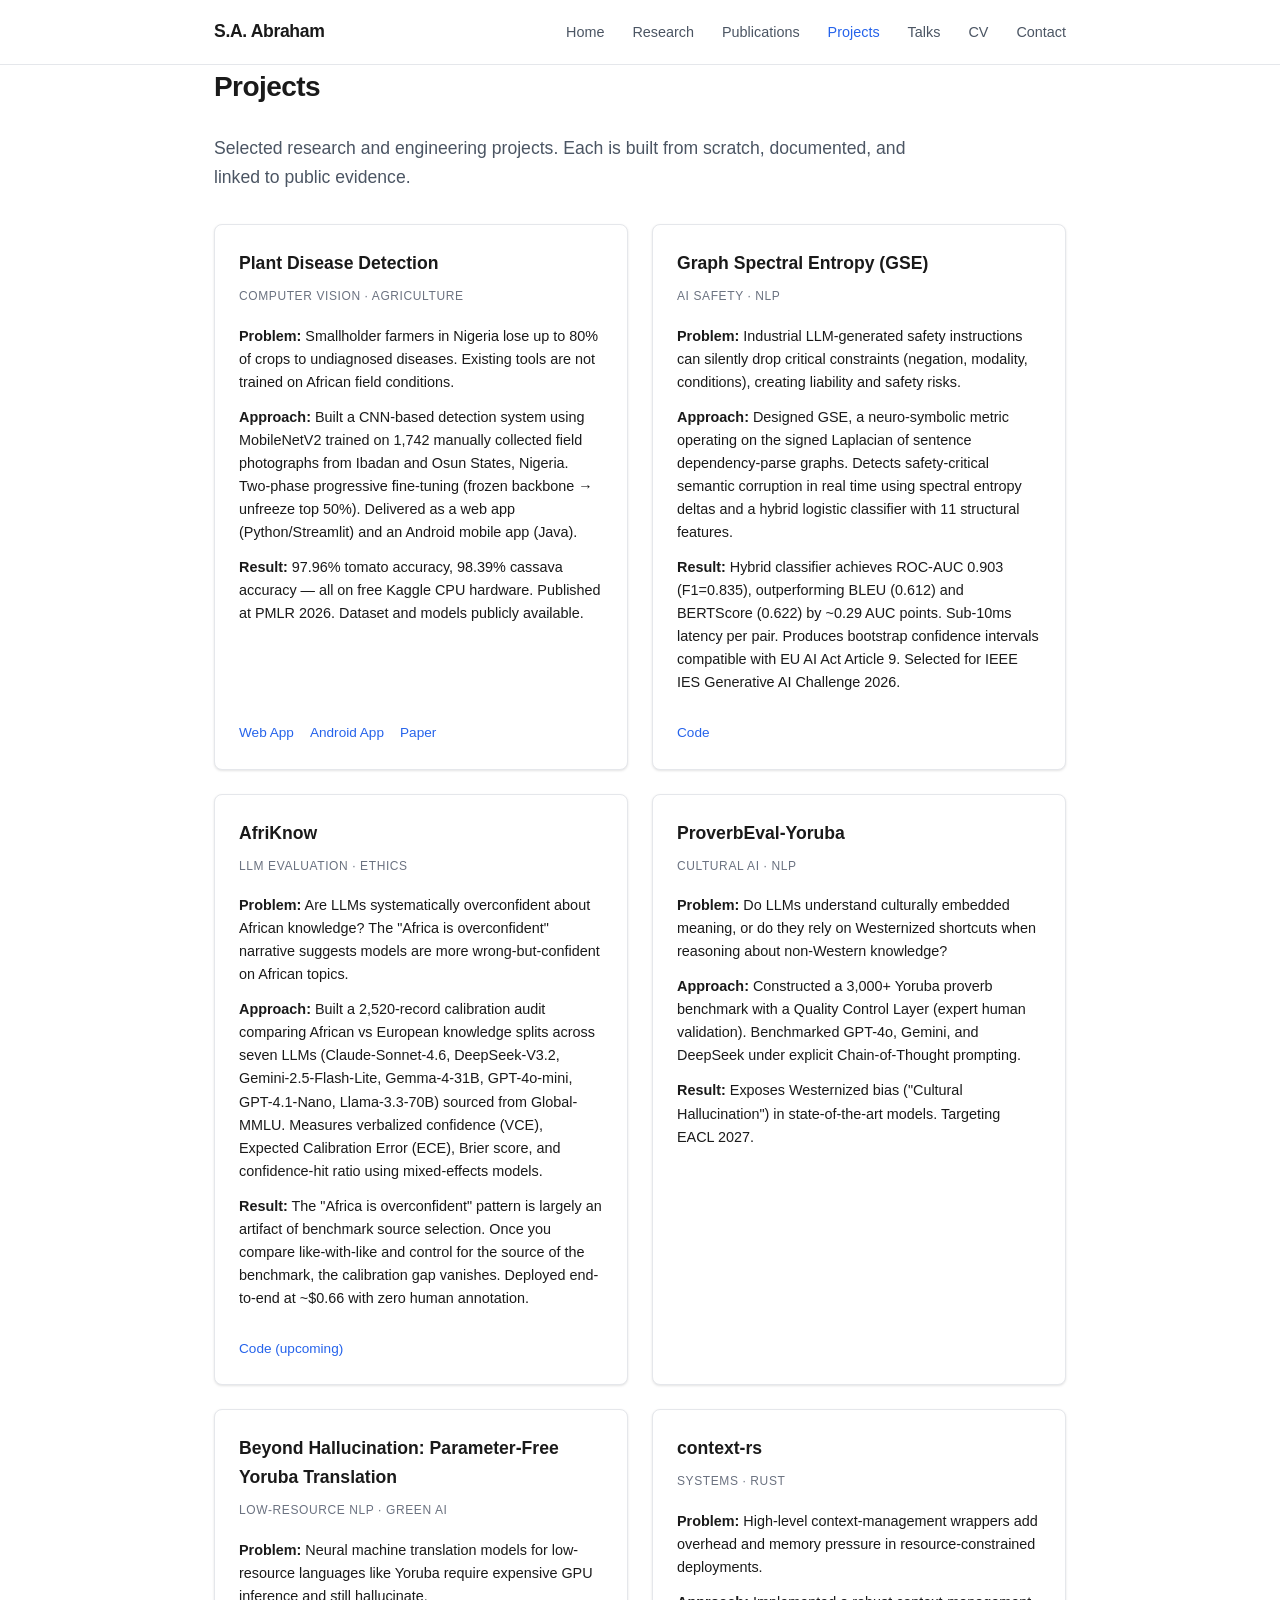
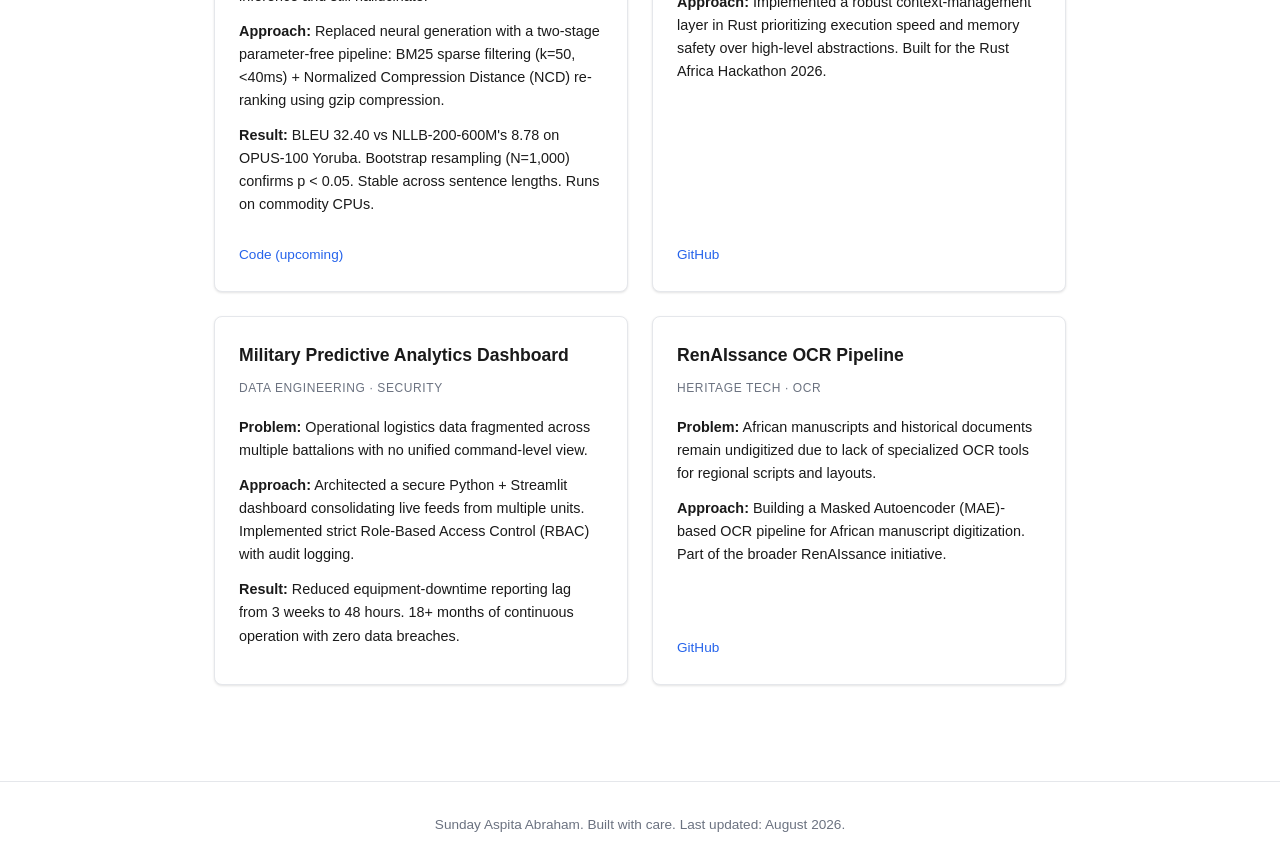
==== projects.html @ d10ee259 "Initial commit: research portfolio website" ====
<!DOCTYPE html>
<html lang="en">
<head>
    <meta charset="UTF-8">
    <meta name="viewport" content="width=device-width, initial-scale=1.0">
    <title>Projects — Sunday Aspita Abraham</title>
    <meta name="description" content="Selected research and engineering projects by Sunday Aspita Abraham.">
    <link rel="stylesheet" href="css/style.css">
    <link rel="canonical" href="https://saaga23.github.io/projects.html">
</head>
<body>
    <nav class="navbar">
        <div class="nav-container">
            <a href="index.html" class="nav-logo">S.A. Abraham</a>
            <button class="nav-toggle" aria-label="Toggle navigation">
                <span></span>
                <span></span>
                <span></span>
            </button>
            <ul class="nav-menu">
                <li><a href="index.html" class="nav-link">Home</a></li>
                <li><a href="research.html" class="nav-link">Research</a></li>
                <li><a href="publications.html" class="nav-link">Publications</a></li>
                <li><a href="projects.html" class="nav-link active">Projects</a></li>
                <li><a href="talks.html" class="nav-link">Talks</a></li>
                <li><a href="cv.html" class="nav-link">CV</a></li>
                <li><a href="contact.html" class="nav-link">Contact</a></li>
            </ul>
        </div>
    </nav>

    <main>
        <section class="section">
            <div class="container">
                <h1>Projects</h1>
                <p class="section-lead">Selected research and engineering projects. Each is built from scratch, documented, and linked to public evidence.</p>

                <div class="project-grid">
                    <article class="project-card">
                        <div class="project-header">
                            <h3>Plant Disease Detection</h3>
                            <span class="project-tag">Computer Vision · Agriculture</span>
                        </div>
                        <p class="project-problem"><strong>Problem:</strong> Smallholder farmers in Nigeria lose up to 80% of crops to undiagnosed diseases. Existing tools are not trained on African field conditions.</p>
                        <p class="project-approach"><strong>Approach:</strong> Built a CNN-based detection system using MobileNetV2 trained on 1,742 manually collected field photographs from Ibadan and Osun States, Nigeria. Two-phase progressive fine-tuning (frozen backbone → unfreeze top 50%). Delivered as a web app (Python/Streamlit) and an Android mobile app (Java).</p>
                        <p class="project-result"><strong>Result:</strong> 97.96% tomato accuracy, 98.39% cassava accuracy — all on free Kaggle CPU hardware. Published at PMLR 2026. Dataset and models publicly available.</p>
                        <div class="project-links">
                            <a href="https://github.com/saaga23/plant_disease_detection_web_app" target="_blank" rel="noopener">Web App</a>
                            <a href="https://github.com/saaga23/AI-plant-disease-detection-mobile-app-using-CNN-deep-learning-and-java-android-studio" target="_blank" rel="noopener">Android App</a>
                            <a href="http://proceedings.mlr.press/v319/abraham26a.html" target="_blank" rel="noopener">Paper</a>
                        </div>
                    </article>

                    <article class="project-card">
                        <div class="project-header">
                            <h3>Graph Spectral Entropy (GSE)</h3>
                            <span class="project-tag">AI Safety · NLP</span>
                        </div>
                        <p class="project-problem"><strong>Problem:</strong> Industrial LLM-generated safety instructions can silently drop critical constraints (negation, modality, conditions), creating liability and safety risks.</p>
                        <p class="project-approach"><strong>Approach:</strong> Designed GSE, a neuro-symbolic metric operating on the signed Laplacian of sentence dependency-parse graphs. Detects safety-critical semantic corruption in real time using spectral entropy deltas and a hybrid logistic classifier with 11 structural features.</p>
                        <p class="project-result"><strong>Result:</strong> Hybrid classifier achieves ROC-AUC 0.903 (F1=0.835), outperforming BLEU (0.612) and BERTScore (0.622) by ~0.29 AUC points. Sub-10ms latency per pair. Produces bootstrap confidence intervals compatible with EU AI Act Article 9. Selected for IEEE IES Generative AI Challenge 2026.</p>
                        <div class="project-links">
                            <a href="https://github.com/saaga23/mech-interp-safety-demo" target="_blank" rel="noopener">Code</a>
                        </div>
                    </article>

                    <article class="project-card">
                        <div class="project-header">
                            <h3>AfriKnow</h3>
                            <span class="project-tag">LLM Evaluation · Ethics</span>
                        </div>
                        <p class="project-problem"><strong>Problem:</strong> Are LLMs systematically overconfident about African knowledge? The "Africa is overconfident" narrative suggests models are more wrong-but-confident on African topics.</p>
                        <p class="project-approach"><strong>Approach:</strong> Built a 2,520-record calibration audit comparing African vs European knowledge splits across seven LLMs (Claude-Sonnet-4.6, DeepSeek-V3.2, Gemini-2.5-Flash-Lite, Gemma-4-31B, GPT-4o-mini, GPT-4.1-Nano, Llama-3.3-70B) sourced from Global-MMLU. Measures verbalized confidence (VCE), Expected Calibration Error (ECE), Brier score, and confidence-hit ratio using mixed-effects models.</p>
                        <p class="project-result"><strong>Result:</strong> The "Africa is overconfident" pattern is largely an artifact of benchmark source selection. Once you compare like-with-like and control for the source of the benchmark, the calibration gap vanishes. Deployed end-to-end at ~$0.66 with zero human annotation.</p>
                        <div class="project-links">
                            <a href="https://github.com/saaga23" target="_blank" rel="noopener">Code (upcoming)</a>
                        </div>
                    </article>

                    <article class="project-card">
                        <div class="project-header">
                            <h3>ProverbEval-Yoruba</h3>
                            <span class="project-tag">Cultural AI · NLP</span>
                        </div>
                        <p class="project-problem"><strong>Problem:</strong> Do LLMs understand culturally embedded meaning, or do they rely on Westernized shortcuts when reasoning about non-Western knowledge?</p>
                        <p class="project-approach"><strong>Approach:</strong> Constructed a 3,000+ Yoruba proverb benchmark with a Quality Control Layer (expert human validation). Benchmarked GPT-4o, Gemini, and DeepSeek under explicit Chain-of-Thought prompting.</p>
                        <p class="project-result"><strong>Result:</strong> Exposes Westernized bias ("Cultural Hallucination") in state-of-the-art models. Targeting EACL 2027.</p>
                    </article>

                    <article class="project-card">
                        <div class="project-header">
                            <h3>Beyond Hallucination: Parameter-Free Yoruba Translation</h3>
                            <span class="project-tag">Low-Resource NLP · Green AI</span>
                        </div>
                        <p class="project-problem"><strong>Problem:</strong> Neural machine translation models for low-resource languages like Yoruba require expensive GPU inference and still hallucinate.</p>
                        <p class="project-approach"><strong>Approach:</strong> Replaced neural generation with a two-stage parameter-free pipeline: BM25 sparse filtering (k=50, &lt;40ms) + Normalized Compression Distance (NCD) re-ranking using gzip compression.</p>
                        <p class="project-result"><strong>Result:</strong> BLEU 32.40 vs NLLB-200-600M's 8.78 on OPUS-100 Yoruba. Bootstrap resampling (N=1,000) confirms p &lt; 0.05. Stable across sentence lengths. Runs on commodity CPUs.</p>
                        <div class="project-links">
                            <a href="https://github.com/saaga23" target="_blank" rel="noopener">Code (upcoming)</a>
                        </div>
                    </article>

                    <article class="project-card">
                        <div class="project-header">
                            <h3>context-rs</h3>
                            <span class="project-tag">Systems · Rust</span>
                        </div>
                        <p class="project-problem"><strong>Problem:</strong> High-level context-management wrappers add overhead and memory pressure in resource-constrained deployments.</p>
                        <p class="project-approach"><strong>Approach:</strong> Implemented a robust context-management layer in Rust prioritizing execution speed and memory safety over high-level abstractions. Built for the Rust Africa Hackathon 2026.</p>
                        <div class="project-links">
                            <a href="https://github.com/saaga23/context-rs" target="_blank" rel="noopener">GitHub</a>
                        </div>
                    </article>

                    <article class="project-card">
                        <div class="project-header">
                            <h3>Military Predictive Analytics Dashboard</h3>
                            <span class="project-tag">Data Engineering · Security</span>
                        </div>
                        <p class="project-problem"><strong>Problem:</strong> Operational logistics data fragmented across multiple battalions with no unified command-level view.</p>
                        <p class="project-approach"><strong>Approach:</strong> Architected a secure Python + Streamlit dashboard consolidating live feeds from multiple units. Implemented strict Role-Based Access Control (RBAC) with audit logging.</p>
                        <p class="project-result"><strong>Result:</strong> Reduced equipment-downtime reporting lag from 3 weeks to 48 hours. 18+ months of continuous operation with zero data breaches.</p>
                    </article>

                    <article class="project-card">
                        <div class="project-header">
                            <h3>RenAIssance OCR Pipeline</h3>
                            <span class="project-tag">Heritage Tech · OCR</span>
                        </div>
                        <p class="project-problem"><strong>Problem:</strong> African manuscripts and historical documents remain undigitized due to lack of specialized OCR tools for regional scripts and layouts.</p>
                        <p class="project-approach"><strong>Approach:</strong> Building a Masked Autoencoder (MAE)-based OCR pipeline for African manuscript digitization. Part of the broader RenAIssance initiative.</p>
                        <div class="project-links">
                            <a href="https://github.com/saaga23/RenAIssance-MAE-OCR-Pipeline" target="_blank" rel="noopener">GitHub</a>
                        </div>
                    </article>
                </div>
            </div>
        </section>
    </main>

    <footer class="footer">
        <div class="container">
            <p> Sunday Aspita Abraham. Built with care. Last updated: August 2026.</p>
        </div>
    </footer>

    <script src="js/main.js"></script>
</body>
</html>
---- css/style.css ----
:root {
  --color-text: #1a1a1a;
  --color-text-secondary: #4b5563;
  --color-text-muted: #6b7280;
  --color-bg: #ffffff;
  --color-bg-alt: #f8fafc;
  --color-border: #e5e7eb;
  --color-accent: #2563eb;
  --color-accent-hover: #1d4ed8;
  --color-nav-bg: rgba(255, 255, 255, 0.95);
  --font-body: -apple-system, BlinkMacSystemFont, 'Segoe UI', Roboto, Oxygen, Ubuntu, Cantarell, sans-serif;
  --font-mono: 'SF Mono', Monaco, Inconsolata, 'Fira Code', monospace;
  --max-width: 900px;
  --radius: 8px;
  --shadow: 0 1px 3px rgba(0,0,0,0.08), 0 1px 2px rgba(0,0,0,0.04);
  --shadow-lg: 0 10px 15px -3px rgba(0,0,0,0.08), 0 4px 6px -2px rgba(0,0,0,0.04);
}

* {
  box-sizing: border-box;
  margin: 0;
  padding: 0;
}

html {
  scroll-behavior: smooth;
}

body {
  font-family: var(--font-body);
  color: var(--color-text);
  background: var(--color-bg);
  line-height: 1.65;
  -webkit-font-smoothing: antialiased;
}

a {
  color: var(--color-accent);
  text-decoration: none;
  transition: color 0.15s ease;
}

a:hover {
  color: var(--color-accent-hover);
  text-decoration: underline;
}

.container {
  max-width: var(--max-width);
  margin: 0 auto;
  padding: 0 1.5rem;
}

/* Navbar */
.navbar {
  position: fixed;
  top: 0;
  left: 0;
  right: 0;
  z-index: 100;
  background: var(--color-nav-bg);
  backdrop-filter: blur(8px);
  border-bottom: 1px solid var(--color-border);
}

.nav-container {
  max-width: var(--max-width);
  margin: 0 auto;
  padding: 0 1.5rem;
  display: flex;
  align-items: center;
  justify-content: space-between;
  height: 64px;
}

.nav-logo {
  font-weight: 700;
  font-size: 1.1rem;
  color: var(--color-text);
  letter-spacing: -0.02em;
}

.nav-logo:hover {
  text-decoration: none;
  color: var(--color-accent);
}

.nav-menu {
  display: flex;
  list-style: none;
  gap: 1.75rem;
}

.nav-link {
  font-size: 0.9rem;
  font-weight: 500;
  color: var(--color-text-secondary);
  text-decoration: none;
}

.nav-link:hover,
.nav-link.active {
  color: var(--color-accent);
  text-decoration: none;
}

.nav-toggle {
  display: none;
  flex-direction: column;
  gap: 5px;
  background: none;
  border: none;
  cursor: pointer;
  padding: 4px;
}

.nav-toggle span {
  display: block;
  width: 24px;
  height: 2px;
  background: var(--color-text);
  border-radius: 2px;
  transition: transform 0.2s ease;
}

/* Hero */
.hero {
  padding: 8rem 0 4rem;
  text-align: center;
}

.hero h1 {
  font-size: clamp(2rem, 5vw, 3rem);
  font-weight: 700;
  letter-spacing: -0.03em;
  line-height: 1.2;
  margin-bottom: 0.5rem;
}

.hero-subtitle {
  font-size: 1.25rem;
  color: var(--color-text-secondary);
  font-weight: 500;
  margin-bottom: 0.5rem;
}

.hero-tagline {
  font-size: 0.95rem;
  color: var(--color-text-muted);
  margin-bottom: 1.5rem;
}

.hero-links {
  display: flex;
  gap: 1rem;
  justify-content: center;
  flex-wrap: wrap;
}

.hero-links a {
  padding: 0.5rem 1rem;
  border: 1px solid var(--color-border);
  border-radius: var(--radius);
  font-size: 0.9rem;
  color: var(--color-text-secondary);
  background: var(--color-bg);
}

.hero-links a:hover {
  border-color: var(--color-accent);
  color: var(--color-accent);
  text-decoration: none;
}

/* Sections */
.section {
  padding: 4rem 0;
}

.section-alt {
  background: var(--color-bg-alt);
}

.section h1,
.section h2 {
  font-size: 1.75rem;
  font-weight: 700;
  letter-spacing: -0.02em;
  margin-bottom: 1.5rem;
}

.section-lead {
  font-size: 1.1rem;
  color: var(--color-text-secondary);
  margin-bottom: 2rem;
  max-width: 700px;
}

.section-cta {
  margin-top: 2rem;
}

/* Buttons */
.btn {
  display: inline-block;
  padding: 0.6rem 1.25rem;
  border-radius: var(--radius);
  font-size: 0.9rem;
  font-weight: 500;
  cursor: pointer;
  border: none;
  text-decoration: none;
}

.btn-primary {
  background: var(--color-accent);
  color: white;
}

.btn-primary:hover {
  background: var(--color-accent-hover);
  color: white;
  text-decoration: none;
}

.btn-secondary {
  background: transparent;
  color: var(--color-accent);
  border: 1px solid var(--color-border);
}

.btn-secondary:hover {
  border-color: var(--color-accent);
  text-decoration: none;
}

/* Publication Cards */
.publication-list {
  display: flex;
  flex-direction: column;
  gap: 1.5rem;
}

.publication-card {
  padding: 1.5rem;
  border: 1px solid var(--color-border);
  border-radius: var(--radius);
  background: var(--color-bg);
  box-shadow: var(--shadow);
}

.publication-card h3 {
  font-size: 1.1rem;
  font-weight: 600;
  line-height: 1.4;
  margin-bottom: 0.5rem;
}

.pub-meta {
  font-size: 0.85rem;
  color: var(--color-text-muted);
  margin-bottom: 0.5rem;
}

.pub-status {
  margin-bottom: 0.75rem;
}

.badge {
  display: inline-block;
  padding: 0.2rem 0.6rem;
  border-radius: 999px;
  font-size: 0.75rem;
  font-weight: 600;
  text-transform: uppercase;
  letter-spacing: 0.03em;
}

.badge-published {
  background: #dcfce7;
  color: #166534;
}

.badge-accepted {
  background: #dbeafe;
  color: #1e40af;
}

.badge-presented {
  background: #fef3c7;
  color: #92400e;
}

.badge-under-review {
  background: #f3e8ff;
  color: #6b21a8;
}

.badge-submitted {
  background: #e0e7ff;
  color: #3730a3;
}

.badge-wip {
  background: #f1f5f9;
  color: #475569;
}

.badge-rejected {
  background: #fee2e2;
  color: #991b1b;
}

.pub-meta-details {
  display: flex;
  gap: 1rem;
  flex-wrap: wrap;
  font-size: 0.8rem;
  color: var(--color-text-muted);
  margin-bottom: 0.75rem;
}

.pub-links {
  display: flex;
  gap: 1rem;
  flex-wrap: wrap;
}

.pub-links a {
  font-size: 0.85rem;
  font-weight: 500;
}

/* Projects */
.project-grid {
  display: grid;
  grid-template-columns: repeat(auto-fill, minmax(320px, 1fr));
  gap: 1.5rem;
}

.project-card {
  padding: 1.5rem;
  border: 1px solid var(--color-border);
  border-radius: var(--radius);
  background: var(--color-bg);
  box-shadow: var(--shadow);
  display: flex;
  flex-direction: column;
}

.project-header {
  margin-bottom: 1rem;
}

.project-header h3 {
  font-size: 1.1rem;
  font-weight: 600;
  margin-bottom: 0.25rem;
}

.project-tag {
  font-size: 0.75rem;
  color: var(--color-text-muted);
  text-transform: uppercase;
  letter-spacing: 0.05em;
  font-weight: 500;
}

.project-problem,
.project-approach,
.project-result {
  font-size: 0.9rem;
  margin-bottom: 0.75rem;
  line-height: 1.6;
}

.project-problem strong,
.project-approach strong,
.project-result strong {
  color: var(--color-text);
}

.project-links {
  display: flex;
  gap: 1rem;
  margin-top: auto;
  padding-top: 1rem;
}

.project-links a {
  font-size: 0.85rem;
  font-weight: 500;
}

/* Research Themes */
.research-themes {
  display: grid;
  grid-template-columns: repeat(auto-fill, minmax(280px, 1fr));
  gap: 1.5rem;
}

.theme-card {
  padding: 1.5rem;
  border: 1px solid var(--color-border);
  border-radius: var(--radius);
  background: var(--color-bg);
  box-shadow: var(--shadow);
}

.theme-card h3 {
  font-size: 1.05rem;
  font-weight: 600;
  margin-bottom: 0.75rem;
}

.theme-card p {
  font-size: 0.9rem;
  color: var(--color-text-secondary);
  margin-bottom: 0.75rem;
  line-height: 1.6;
}

/* Now */
.now-grid {
  display: grid;
  grid-template-columns: repeat(auto-fill, minmax(260px, 1fr));
  gap: 1.5rem;
}

.now-card {
  padding: 1.5rem;
  border: 1px solid var(--color-border);
  border-radius: var(--radius);
  background: var(--color-bg);
  box-shadow: var(--shadow);
}

.now-card h3 {
  font-size: 1rem;
  font-weight: 600;
  margin-bottom: 0.75rem;
  color: var(--color-accent);
}

.now-card ul {
  list-style: none;
  padding: 0;
}

.now-card li {
  font-size: 0.9rem;
  color: var(--color-text-secondary);
  padding: 0.35rem 0;
  padding-left: 1.25rem;
  position: relative;
}

.now-card li::before {
  content: "›";
  position: absolute;
  left: 0;
  color: var(--color-accent);
  font-weight: 700;
}

/* Talks */
.talk-list {
  display: flex;
  flex-direction: column;
  gap: 1.25rem;
}

.talk-card {
  padding: 1.5rem;
  border: 1px solid var(--color-border);
  border-radius: var(--radius);
  background: var(--color-bg);
  box-shadow: var(--shadow);
}

.talk-header h3 {
  font-size: 1.05rem;
  font-weight: 600;
  margin-bottom: 0.25rem;
  line-height: 1.4;
}

.talk-event {
  font-size: 0.9rem;
  color: var(--color-text-secondary);
  font-weight: 500;
  margin-bottom: 0.25rem;
}

.talk-meta {
  font-size: 0.85rem;
  color: var(--color-text-muted);
  margin-bottom: 0.5rem;
}

.talk-type {
  margin-bottom: 0.75rem;
}

.talk-card p:last-child {
  font-size: 0.9rem;
  color: var(--color-text-secondary);
}

.badge-reviewer {
  background: #e0e7ff;
  color: #3730a3;
}

.badge-judge {
  background: #fef3c7;
  color: #92400e;
}

.badge-mentor {
  background: #dcfce7;
  color: #166534;
}

.badge-ambassador {
  background: #fce7f3;
  color: #9d174d;
}

.badge-attendee {
  background: #f1f5f9;
  color: #475569;
}

.badge-poster {
  background: #fef3c7;
  color: #92400e;
}

/* CV */
.cv-container {
  max-width: 800px;
}

.cv-header {
  margin-bottom: 3rem;
  padding-bottom: 1.5rem;
  border-bottom: 1px solid var(--color-border);
}

.cv-header h1 {
  font-size: 1.75rem;
  margin-bottom: 0.25rem;
}

.cv-title {
  font-size: 1rem;
  color: var(--color-text-secondary);
  margin-bottom: 0.75rem;
}

.cv-contact {
  display: flex;
  flex-wrap: wrap;
  gap: 0.75rem;
  font-size: 0.85rem;
  color: var(--color-text-muted);
}

.cv-contact a {
  color: var(--color-accent);
}

.cv-download {
  margin-top: 1rem;
}

.cv-entry {
  margin-bottom: 2rem;
}

.cv-entry-header {
  display: flex;
  justify-content: space-between;
  align-items: baseline;
  flex-wrap: wrap;
  gap: 0.5rem;
  margin-bottom: 0.25rem;
}

.cv-entry-header h3 {
  font-size: 1.1rem;
  font-weight: 600;
}

.cv-date {
  font-size: 0.85rem;
  color: var(--color-text-muted);
  font-weight: 500;
}

.cv-degree,
.cv-role {
  font-size: 0.95rem;
  color: var(--color-text-secondary);
  margin-bottom: 0.5rem;
  font-weight: 500;
}

.cv-details {
  list-style: none;
  padding: 0;
}

.cv-details li {
  font-size: 0.9rem;
  color: var(--color-text-secondary);
  padding: 0.3rem 0;
  padding-left: 1.25rem;
  position: relative;
}

.cv-details li::before {
  content: "•";
  position: absolute;
  left: 0;
  color: var(--color-accent);
}

.cv-details li strong {
  color: var(--color-text);
}

.cv-pub p {
  font-size: 0.9rem;
  color: var(--color-text-secondary);
  margin-bottom: 0.75rem;
  padding-left: 0;
}

.cv-pub p strong {
  color: var(--color-text);
}

/* Contact */
.contact-grid {
  display: grid;
  grid-template-columns: repeat(auto-fill, minmax(240px, 1fr));
  gap: 1rem;
  margin-bottom: 3rem;
}

.contact-card {
  display: flex;
  flex-direction: column;
  align-items: center;
  text-align: center;
  padding: 1.5rem;
  border: 1px solid var(--color-border);
  border-radius: var(--radius);
  background: var(--color-bg);
  box-shadow: var(--shadow);
  transition: box-shadow 0.15s ease, transform 0.15s ease;
}

.contact-card:hover {
  box-shadow: var(--shadow-lg);
  transform: translateY(-2px);
  text-decoration: none;
}

.contact-icon {
  font-size: 1.5rem;
  margin-bottom: 0.5rem;
}

.contact-label {
  font-size: 0.8rem;
  text-transform: uppercase;
  letter-spacing: 0.08em;
  color: var(--color-text-muted);
  font-weight: 600;
  margin-bottom: 0.25rem;
}

.contact-value {
  font-size: 0.9rem;
  color: var(--color-accent);
  font-weight: 500;
}

.contact-note h2 {
  font-size: 1.25rem;
  font-weight: 600;
  margin-bottom: 1rem;
}

.contact-note ul {
  list-style: none;
  padding: 0;
}

.contact-note li {
  font-size: 0.95rem;
  color: var(--color-text-secondary);
  padding: 0.4rem 0;
  padding-left: 1.25rem;
  position: relative;
}

.contact-note li::before {
  content: "›";
  position: absolute;
  left: 0;
  color: var(--color-accent);
  font-weight: 700;
}

/* Footer */
.footer {
  padding: 2rem 0;
  text-align: center;
  font-size: 0.85rem;
  color: var(--color-text-muted);
  border-top: 1px solid var(--color-border);
  margin-top: 2rem;
}

/* Mobile */
@media (max-width: 640px) {
  .nav-menu {
    display: none;
    position: absolute;
    top: 64px;
    left: 0;
    right: 0;
    background: var(--color-nav-bg);
    backdrop-filter: blur(8px);
    border-bottom: 1px solid var(--color-border);
    flex-direction: column;
    padding: 1rem 1.5rem;
    gap: 1rem;
  }

  .nav-menu.open {
    display: flex;
  }

  .nav-toggle {
    display: flex;
  }

  .hero {
    padding: 6rem 0 3rem;
  }

  .section {
    padding: 3rem 0;
  }

  .project-grid {
    grid-template-columns: 1fr;
  }

  .research-themes {
    grid-template-columns: 1fr;
  }

  .now-grid {
    grid-template-columns: 1fr;
  }

  .contact-grid {
    grid-template-columns: 1fr;
  }

  .cv-entry-header {
    flex-direction: column;
  }
}

/* Print */
@media print {
  .navbar,
  .footer,
  .section-cta,
  .hero-links {
    display: none;
  }

  body {
    font-size: 11pt;
    line-height: 1.5;
  }

  .cv-container {
    max-width: 100%;
  }
}
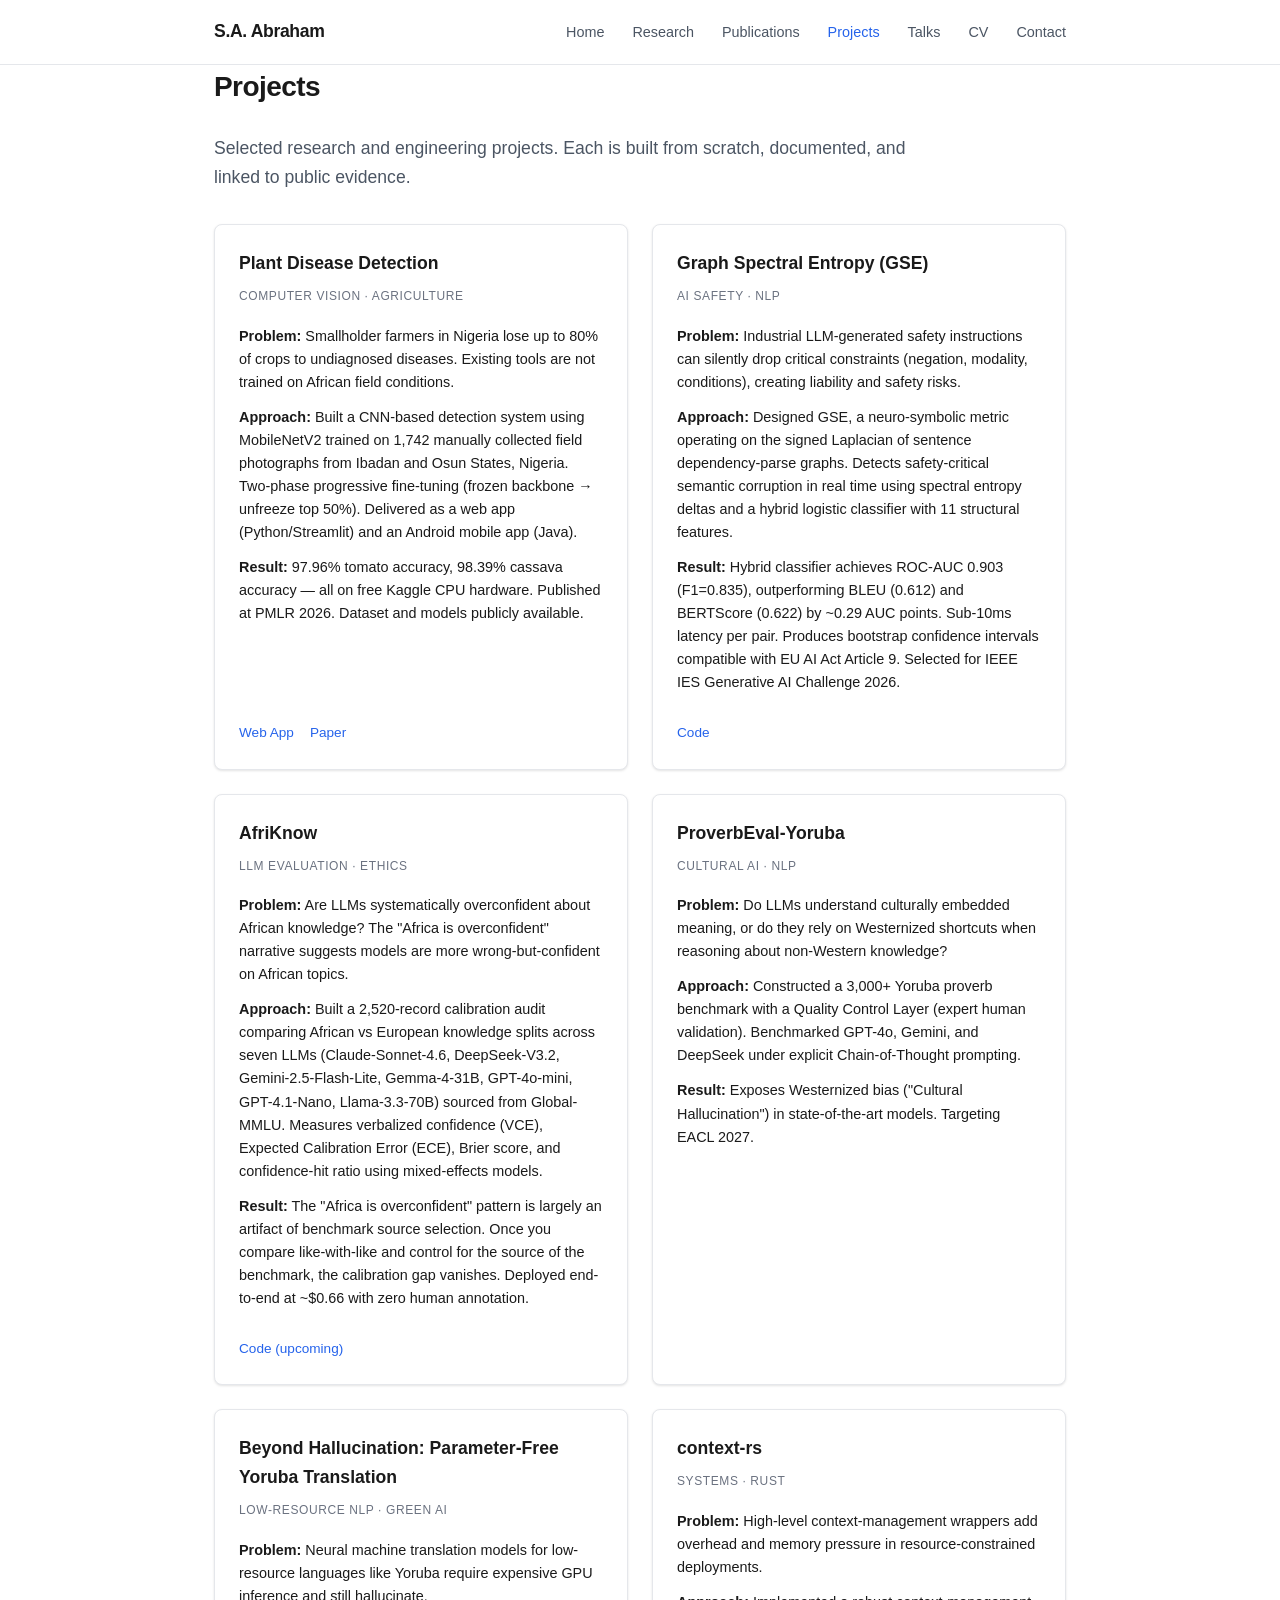
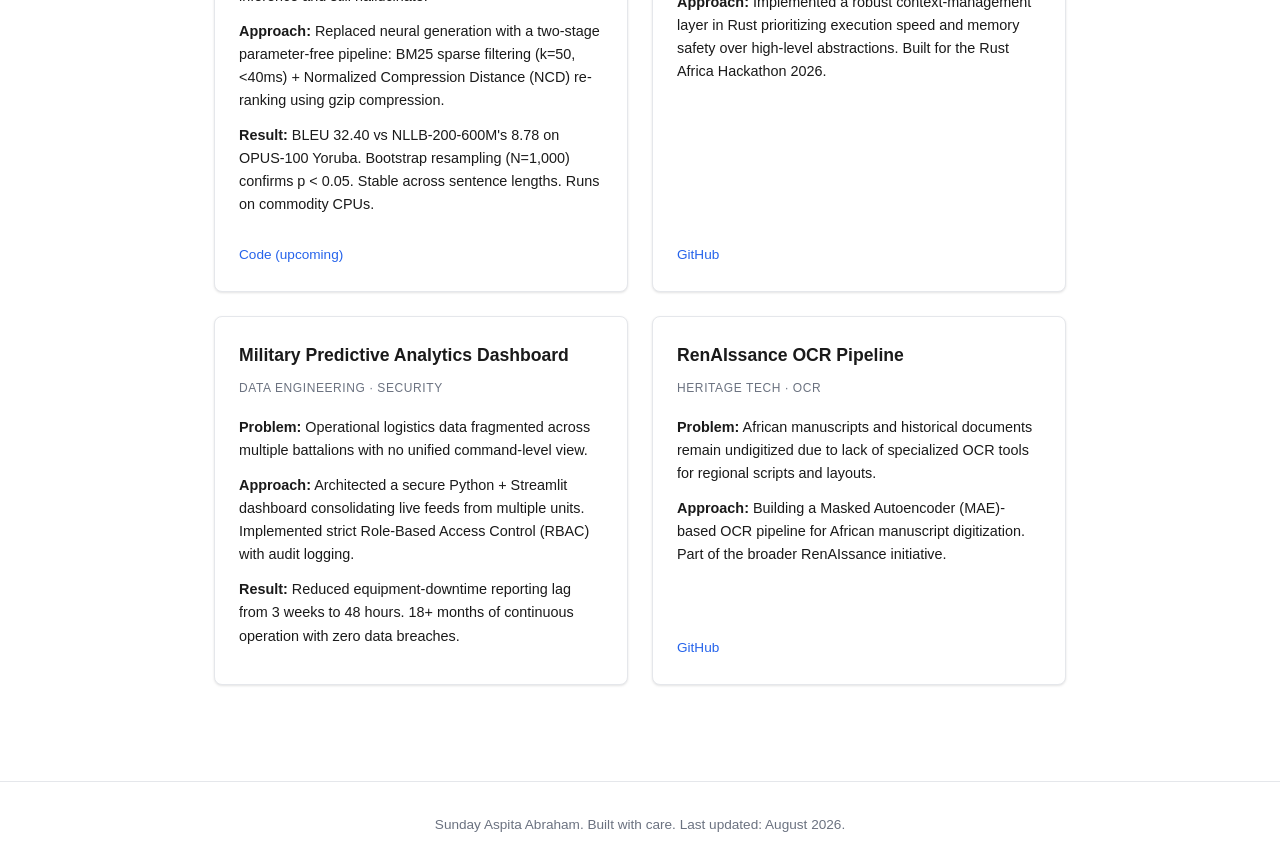
==== commit f288058f: "Fix broken GitHub link to mobile app repo" ====
--- a/projects.html
+++ b/projects.html
@@ -46,7 +46,6 @@
                         <p class="project-result"><strong>Result:</strong> 97.96% tomato accuracy, 98.39% cassava accuracy — all on free Kaggle CPU hardware. Published at PMLR 2026. Dataset and models publicly available.</p>
                         <div class="project-links">
                             <a href="https://github.com/saaga23/plant_disease_detection_web_app" target="_blank" rel="noopener">Web App</a>
-                            <a href="https://github.com/saaga23/AI-plant-disease-detection-mobile-app-using-CNN-deep-learning-and-java-android-studio" target="_blank" rel="noopener">Android App</a>
                             <a href="http://proceedings.mlr.press/v319/abraham26a.html" target="_blank" rel="noopener">Paper</a>
                         </div>
                     </article>
